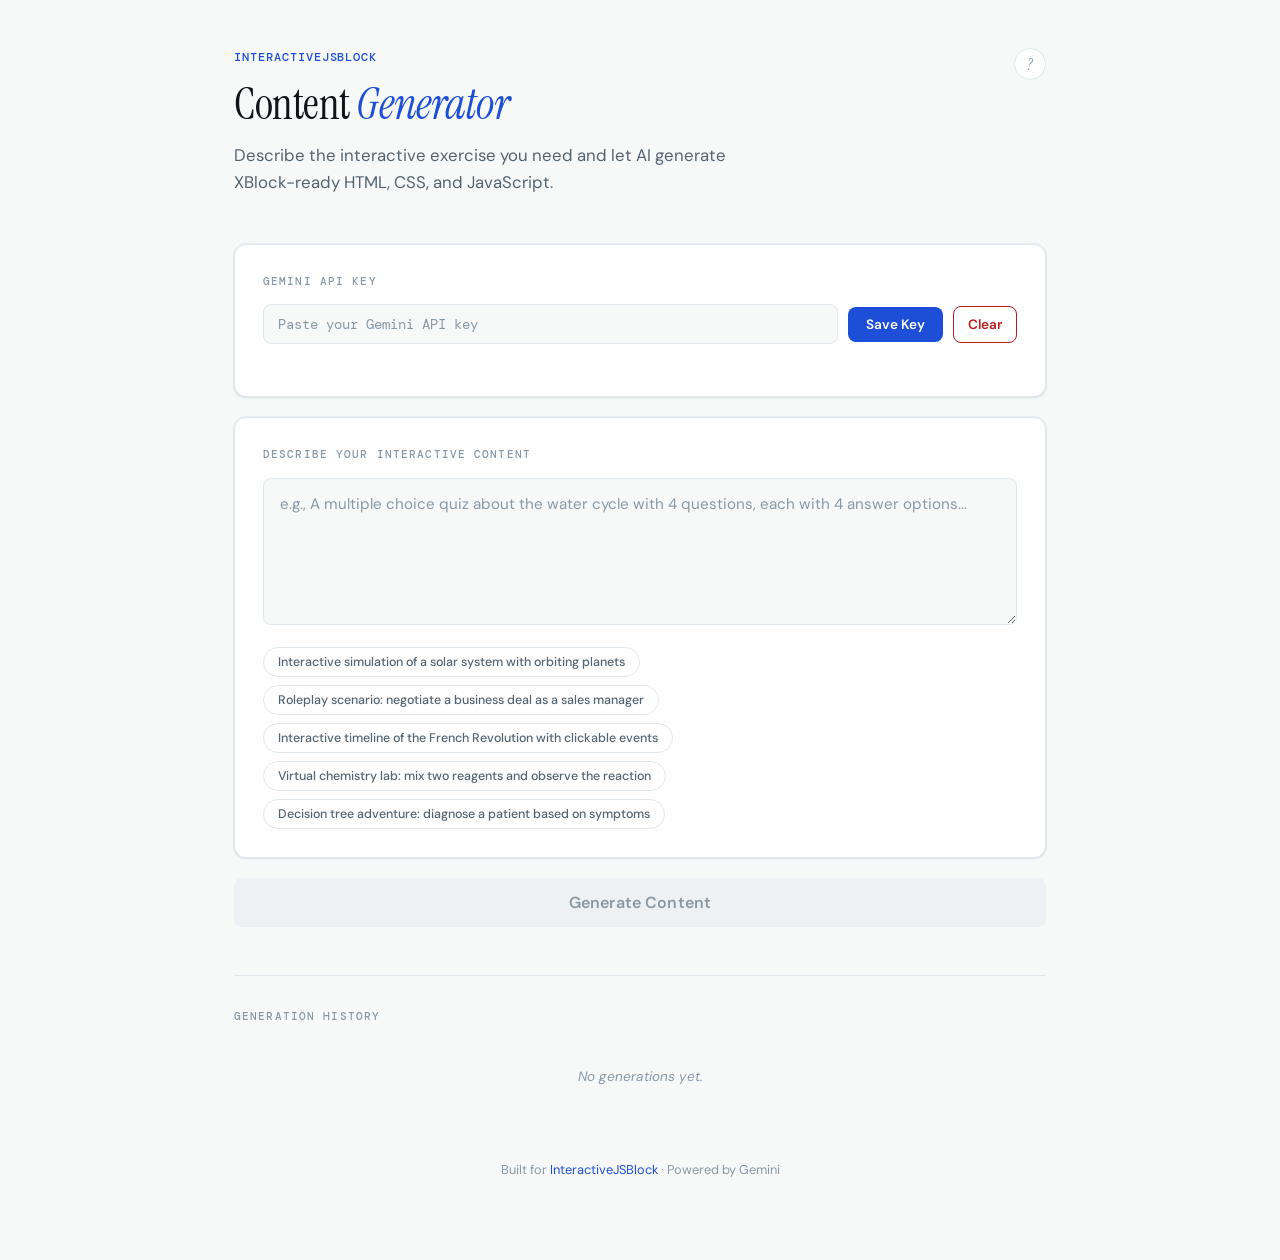
==== index.html @ fb19a0b0 "Rewrite content generator with canvas-style split-pane UI and grading config Add two-phase UI: compo" ====
<!DOCTYPE html>
<html lang="en">
<head>
<meta charset="UTF-8">
<meta name="viewport" content="width=device-width, initial-scale=1.0">
<title>InteractiveJSBlock Content Generator</title>
<style>
@import url('https://fonts.googleapis.com/css2?family=DM+Mono:wght@400;500&family=Instrument+Serif:ital@0;1&family=DM+Sans:ital,wght@0,400;0,500;0,600;1,400&display=swap');

*,*::before,*::after{box-sizing:border-box;margin:0;padding:0}

:root {
  --ink: #0f1419;
  --ink-secondary: #536471;
  --ink-tertiary: #8899a6;
  --surface: #ffffff;
  --ground: #f7f9f9;
  --ground-deep: #eef1f3;
  --accent: #1d4ed8;
  --accent-soft: #dbeafe;
  --accent-glow: rgba(29, 78, 216, 0.08);
  --danger: #b91c1c;
  --danger-soft: #fef2f2;
  --success: #15803d;
  --success-soft: #f0fdf4;
  --code-bg: #0f1419;
  --code-text: #e7e9ea;
  --code-accent: #7dd3fc;
  --border: #e1e8ed;
  --radius: 12px;
  --radius-sm: 8px;
  --shadow: 0 1px 3px rgba(15, 20, 25, 0.08), 0 0 0 1px rgba(15, 20, 25, 0.04);
  --shadow-lg: 0 4px 24px rgba(15, 20, 25, 0.12), 0 0 0 1px rgba(15, 20, 25, 0.04);
  --font-display: 'Instrument Serif', Georgia, serif;
  --font-body: 'DM Sans', -apple-system, sans-serif;
  --font-mono: 'DM Mono', 'SF Mono', monospace;
}

html { font-size: 16px; -webkit-font-smoothing: antialiased; }

body {
  font-family: var(--font-body);
  color: var(--ink);
  background: var(--ground);
  min-height: 100vh;
  line-height: 1.6;
}

/* ── Phase visibility ── */
.phase { display: none; }
.phase.active { display: block; }

/* ── Compose Phase (single column) ── */
.page {
  max-width: 860px;
  margin: 0 auto;
  padding: 48px 24px 80px;
}

/* ── Header ── */
.header {
  margin-bottom: 48px;
  position: relative;
}

.header-eyebrow {
  font-family: var(--font-mono);
  font-size: 0.75rem;
  letter-spacing: 0.08em;
  text-transform: uppercase;
  color: var(--accent);
  margin-bottom: 12px;
  font-weight: 500;
}

.header h1 {
  font-family: var(--font-display);
  font-size: clamp(2rem, 5vw, 2.75rem);
  font-weight: 400;
  line-height: 1.15;
  color: var(--ink);
  letter-spacing: -0.01em;
}

.header h1 em {
  font-style: italic;
  color: var(--accent);
}

.header-sub {
  margin-top: 12px;
  font-size: 1.05rem;
  color: var(--ink-secondary);
  max-width: 540px;
}

.info-trigger {
  position: absolute;
  top: 0;
  right: 0;
  width: 32px;
  height: 32px;
  border-radius: 50%;
  border: 1.5px solid var(--border);
  background: var(--surface);
  color: var(--ink-tertiary);
  font-family: var(--font-display);
  font-size: 1rem;
  font-style: italic;
  cursor: pointer;
  display: flex;
  align-items: center;
  justify-content: center;
  transition: all 0.2s;
}
.info-trigger:hover {
  border-color: var(--accent);
  color: var(--accent);
  box-shadow: var(--shadow);
}

.info-tooltip {
  display: none;
  position: absolute;
  top: 44px;
  right: 0;
  width: 320px;
  background: var(--surface);
  border: 1px solid var(--border);
  border-radius: var(--radius);
  padding: 16px 20px;
  font-size: 0.875rem;
  color: var(--ink-secondary);
  line-height: 1.55;
  box-shadow: var(--shadow-lg);
  z-index: 100;
}
.info-tooltip.visible { display: block; }

/* ── Cards ── */
.card {
  background: var(--surface);
  border: 1px solid var(--border);
  border-radius: var(--radius);
  padding: 28px;
  margin-bottom: 20px;
  box-shadow: var(--shadow);
}

.card-label {
  font-family: var(--font-mono);
  font-size: 0.7rem;
  letter-spacing: 0.1em;
  text-transform: uppercase;
  color: var(--ink-tertiary);
  margin-bottom: 14px;
  font-weight: 500;
}

/* ── API Key ── */
.key-row {
  display: flex;
  gap: 10px;
  align-items: center;
}

.key-input {
  flex: 1;
  font-family: var(--font-mono);
  font-size: 0.875rem;
  padding: 10px 14px;
  border: 1.5px solid var(--border);
  border-radius: var(--radius-sm);
  background: var(--ground);
  color: var(--ink);
  outline: none;
  transition: border-color 0.2s;
}
.key-input:focus { border-color: var(--accent); }
.key-input::placeholder { color: var(--ink-tertiary); }

.key-status {
  font-size: 0.8rem;
  margin-top: 8px;
  min-height: 1.2em;
  font-weight: 500;
}
.key-status.saved { color: var(--success); }
.key-status.cleared { color: var(--ink-tertiary); }

/* ── Buttons ── */
.btn {
  font-family: var(--font-body);
  font-size: 0.85rem;
  font-weight: 600;
  padding: 9px 18px;
  border: none;
  border-radius: var(--radius-sm);
  cursor: pointer;
  transition: all 0.15s;
  white-space: nowrap;
}

.btn-primary {
  background: var(--accent);
  color: white;
}
.btn-primary:hover { background: #1e40af; }
.btn-primary:disabled {
  background: var(--ground-deep);
  color: var(--ink-tertiary);
  cursor: not-allowed;
}

.btn-secondary {
  background: var(--ground);
  color: var(--ink-secondary);
  border: 1.5px solid var(--border);
}
.btn-secondary:hover { background: var(--ground-deep); border-color: var(--ink-tertiary); }

.btn-danger {
  background: transparent;
  color: var(--danger);
  border: 1.5px solid var(--danger);
  padding: 9px 14px;
}
.btn-danger:hover { background: var(--danger-soft); }

/* ── Prompt Area ── */
.prompt-textarea {
  width: 100%;
  font-family: var(--font-body);
  font-size: 0.95rem;
  padding: 14px 16px;
  border: 1.5px solid var(--border);
  border-radius: var(--radius-sm);
  background: var(--ground);
  color: var(--ink);
  resize: vertical;
  outline: none;
  line-height: 1.55;
  transition: border-color 0.2s;
}
.prompt-textarea:focus { border-color: var(--accent); }
.prompt-textarea::placeholder { color: var(--ink-tertiary); }

.chips {
  display: flex;
  flex-wrap: wrap;
  gap: 8px;
  margin-top: 14px;
}

.chip {
  font-family: var(--font-body);
  font-size: 0.78rem;
  padding: 6px 14px;
  border-radius: 100px;
  border: 1.5px solid var(--border);
  background: var(--surface);
  color: var(--ink-secondary);
  cursor: pointer;
  transition: all 0.15s;
  font-weight: 500;
}
.chip:hover {
  border-color: var(--accent);
  color: var(--accent);
  background: var(--accent-glow);
}

/* ── Generate Button ── */
.generate-wrap { margin-bottom: 20px; }

.btn-generate {
  width: 100%;
  font-family: var(--font-body);
  font-size: 1rem;
  font-weight: 600;
  padding: 14px 24px;
  border: none;
  border-radius: var(--radius-sm);
  background: var(--ink);
  color: white;
  cursor: pointer;
  transition: all 0.2s;
  display: flex;
  align-items: center;
  justify-content: center;
  gap: 10px;
  letter-spacing: 0.01em;
}
.btn-generate:hover { background: #1a2633; }
.btn-generate:disabled {
  background: var(--ground-deep);
  color: var(--ink-tertiary);
  cursor: not-allowed;
}

.spinner {
  display: inline-block;
  width: 16px;
  height: 16px;
  border: 2px solid rgba(255,255,255,0.25);
  border-top-color: #fff;
  border-radius: 50%;
  animation: spin 0.55s linear infinite;
}
@keyframes spin { to { transform: rotate(360deg); } }

/* ── Error Alert ── */
.error-alert {
  display: none;
  background: var(--danger-soft);
  border: 1px solid #fecaca;
  border-radius: var(--radius-sm);
  padding: 14px 18px;
  margin-bottom: 20px;
  color: var(--danger);
  font-size: 0.9rem;
  line-height: 1.5;
  position: relative;
}
.error-alert.visible { display: block; animation: slideIn 0.25s ease-out; }

.error-dismiss {
  position: absolute;
  top: 10px;
  right: 12px;
  background: none;
  border: none;
  color: var(--danger);
  font-size: 1.1rem;
  cursor: pointer;
  padding: 4px;
  line-height: 1;
  opacity: 0.6;
}
.error-dismiss:hover { opacity: 1; }

@keyframes slideIn { from { opacity: 0; transform: translateY(8px); } to { opacity: 1; transform: translateY(0); } }

/* ── Divider ── */
.divider {
  height: 1px;
  background: var(--border);
  margin: 32px 0;
}

/* ── History ── */
.history-section {
  margin-top: 48px;
}

.history-header {
  display: flex;
  align-items: center;
  justify-content: space-between;
  margin-bottom: 16px;
}

.history-list {
  display: flex;
  flex-direction: column;
  gap: 10px;
}

.history-item {
  background: var(--surface);
  border: 1px solid var(--border);
  border-radius: var(--radius-sm);
  padding: 14px 18px;
  display: flex;
  align-items: center;
  justify-content: space-between;
  gap: 12px;
  box-shadow: var(--shadow);
  cursor: pointer;
  transition: all 0.15s;
}
.history-item:hover { border-color: var(--accent); background: var(--accent-glow); }

.history-item-info { flex: 1; min-width: 0; }

.history-item-prompt {
  font-size: 0.9rem;
  color: var(--ink);
  font-weight: 500;
  white-space: nowrap;
  overflow: hidden;
  text-overflow: ellipsis;
}

.history-item-time {
  font-family: var(--font-mono);
  font-size: 0.72rem;
  color: var(--ink-tertiary);
  margin-top: 3px;
}

.history-item-actions {
  display: flex;
  gap: 6px;
  flex-shrink: 0;
}

.btn-hist {
  font-family: var(--font-mono);
  font-size: 0.68rem;
  padding: 4px 10px;
  border-radius: 4px;
  border: 1px solid var(--border);
  background: var(--surface);
  color: var(--ink-secondary);
  cursor: pointer;
  transition: all 0.15s;
  letter-spacing: 0.03em;
}
.btn-hist:hover { border-color: var(--ink-tertiary); background: var(--ground); }
.btn-hist.delete { color: var(--danger); border-color: transparent; }
.btn-hist.delete:hover { background: var(--danger-soft); border-color: #fecaca; }

.history-empty {
  text-align: center;
  color: var(--ink-tertiary);
  font-size: 0.85rem;
  padding: 24px;
  font-style: italic;
}

/* ── Footer ── */
.footer {
  text-align: center;
  margin-top: 48px;
  font-size: 0.8rem;
  color: var(--ink-tertiary);
}
.footer a {
  color: var(--accent);
  text-decoration: none;
}
.footer a:hover { text-decoration: underline; }

/* ══════════════════════════════════════ */
/* ── REVIEW PHASE: Canvas Split Pane ── */
/* ══════════════════════════════════════ */

.review-layout {
  display: flex;
  height: 100vh;
  overflow: hidden;
}

/* ── Left: Chat Panel ── */
.chat-panel {
  width: 40%;
  min-width: 320px;
  display: flex;
  flex-direction: column;
  border-right: 1px solid var(--border);
  background: var(--surface);
}

.chat-top-bar {
  padding: 16px 20px;
  border-bottom: 1px solid var(--border);
  display: flex;
  align-items: center;
  gap: 12px;
  flex-shrink: 0;
}

.btn-back {
  font-family: var(--font-body);
  font-size: 0.82rem;
  font-weight: 600;
  padding: 7px 14px;
  border: 1.5px solid var(--border);
  border-radius: var(--radius-sm);
  background: var(--surface);
  color: var(--ink-secondary);
  cursor: pointer;
  transition: all 0.15s;
  display: flex;
  align-items: center;
  gap: 6px;
}
.btn-back:hover { background: var(--ground); border-color: var(--ink-tertiary); }
.btn-back svg { width: 14px; height: 14px; }

.chat-top-title {
  font-family: var(--font-mono);
  font-size: 0.7rem;
  letter-spacing: 0.08em;
  text-transform: uppercase;
  color: var(--ink-tertiary);
  font-weight: 500;
}

.chat-messages {
  flex: 1;
  overflow-y: auto;
  padding: 20px;
  display: flex;
  flex-direction: column;
  gap: 12px;
}

.chat-messages::-webkit-scrollbar { width: 5px; }
.chat-messages::-webkit-scrollbar-track { background: transparent; }
.chat-messages::-webkit-scrollbar-thumb { background: var(--border); border-radius: 3px; }

/* ── Chat Bubbles ── */
.chat-msg {
  max-width: 88%;
  padding: 10px 14px;
  border-radius: 14px;
  font-size: 0.88rem;
  line-height: 1.5;
  word-break: break-word;
  animation: slideIn 0.2s ease-out;
}

.chat-msg.user {
  align-self: flex-end;
  background: var(--accent);
  color: white;
  border-bottom-right-radius: 4px;
}

.chat-msg.ai {
  align-self: flex-start;
  background: var(--ground);
  color: var(--ink);
  border-bottom-left-radius: 4px;
}

.chat-msg.ai.success {
  background: var(--success-soft);
  color: var(--success);
  border: 1px solid #bbf7d0;
}

.chat-msg.ai.error {
  background: var(--danger-soft);
  color: var(--danger);
  border: 1px solid #fecaca;
}

.chat-msg.ai.loading {
  background: var(--ground);
  color: var(--ink-tertiary);
}

.chat-msg-time {
  font-family: var(--font-mono);
  font-size: 0.62rem;
  color: var(--ink-tertiary);
  margin-top: 4px;
  opacity: 0.7;
}
.chat-msg.user .chat-msg-time { color: rgba(255,255,255,0.6); text-align: right; }

/* ── Chat Input ── */
.chat-input-area {
  padding: 16px 20px;
  border-top: 1px solid var(--border);
  background: var(--surface);
  flex-shrink: 0;
}

.chat-input-row {
  display: flex;
  gap: 8px;
  align-items: flex-end;
}

.chat-textarea {
  flex: 1;
  font-family: var(--font-body);
  font-size: 0.9rem;
  padding: 10px 14px;
  border: 1.5px solid var(--border);
  border-radius: var(--radius-sm);
  background: var(--ground);
  color: var(--ink);
  resize: none;
  outline: none;
  line-height: 1.5;
  min-height: 42px;
  max-height: 120px;
  transition: border-color 0.2s;
}
.chat-textarea:focus { border-color: var(--accent); }
.chat-textarea::placeholder { color: var(--ink-tertiary); }

.btn-send {
  font-family: var(--font-body);
  font-size: 0.85rem;
  font-weight: 600;
  padding: 10px 18px;
  border: none;
  border-radius: var(--radius-sm);
  background: var(--ink);
  color: white;
  cursor: pointer;
  transition: all 0.15s;
  white-space: nowrap;
  flex-shrink: 0;
}
.btn-send:hover { background: #1a2633; }
.btn-send:disabled { background: var(--ground-deep); color: var(--ink-tertiary); cursor: not-allowed; }

/* ── Right: Canvas Panel ── */
.canvas-panel {
  flex: 1;
  display: flex;
  flex-direction: column;
  overflow: hidden;
  background: var(--ground);
}

/* ── Preview Area ── */
.canvas-preview {
  flex: 1;
  min-height: 0;
  display: flex;
  flex-direction: column;
}

.canvas-preview-header {
  display: flex;
  align-items: center;
  justify-content: space-between;
  padding: 12px 20px;
  border-bottom: 1px solid var(--border);
  background: var(--surface);
  flex-shrink: 0;
}

.canvas-preview-label {
  font-family: var(--font-mono);
  font-size: 0.7rem;
  letter-spacing: 0.1em;
  text-transform: uppercase;
  color: var(--ink-tertiary);
  font-weight: 500;
}

.canvas-preview-badge {
  font-family: var(--font-mono);
  font-size: 0.62rem;
  padding: 3px 10px;
  border-radius: 100px;
  background: var(--accent-soft);
  color: var(--accent);
  font-weight: 500;
  letter-spacing: 0.04em;
}

.canvas-iframe-wrap {
  flex: 1;
  min-height: 0;
  background: var(--surface);
}

.canvas-iframe {
  width: 100%;
  height: 100%;
  border: none;
  display: block;
}

/* ── Tab Bar ── */
.canvas-tabs {
  display: flex;
  border-top: 1px solid var(--border);
  background: var(--surface);
  flex-shrink: 0;
  overflow-x: auto;
}

.canvas-tab {
  font-family: var(--font-mono);
  font-size: 0.72rem;
  letter-spacing: 0.06em;
  text-transform: uppercase;
  font-weight: 500;
  padding: 10px 18px;
  border: none;
  background: transparent;
  color: var(--ink-tertiary);
  cursor: pointer;
  transition: all 0.15s;
  border-top: 2px solid transparent;
  white-space: nowrap;
}
.canvas-tab:hover { color: var(--ink-secondary); background: var(--ground); }
.canvas-tab.active { color: var(--accent); border-top-color: var(--accent); background: var(--accent-glow); }

/* ── Tab Content ── */
.canvas-tab-content {
  display: none;
  overflow-y: auto;
  background: var(--ground);
}
.canvas-tab-content.active {
  display: block;
}

/* Tab content when preview is active (tabs below preview) */
.canvas-tab-content.tab-panel {
  max-height: 45vh;
  border-top: 1px solid var(--border);
}

/* ── Code panels inside tabs ── */
.tab-code-panel {
  background: var(--code-bg);
  border-radius: 0;
  overflow: hidden;
}

.tab-code-header {
  display: flex;
  align-items: center;
  justify-content: space-between;
  padding: 10px 16px;
  background: rgba(255,255,255,0.04);
  border-bottom: 1px solid rgba(255,255,255,0.06);
}

.tab-code-lang {
  font-family: var(--font-mono);
  font-size: 0.7rem;
  letter-spacing: 0.1em;
  text-transform: uppercase;
  font-weight: 500;
}
.tab-code-lang.html { color: #f97316; }
.tab-code-lang.css { color: #a78bfa; }
.tab-code-lang.js { color: #fbbf24; }

.btn-copy {
  font-family: var(--font-mono);
  font-size: 0.7rem;
  padding: 4px 12px;
  border-radius: 4px;
  border: 1px solid rgba(255,255,255,0.12);
  background: transparent;
  color: var(--code-text);
  cursor: pointer;
  transition: all 0.15s;
  letter-spacing: 0.04em;
}
.btn-copy:hover { background: rgba(255,255,255,0.08); border-color: rgba(255,255,255,0.25); }
.btn-copy.copied { color: #4ade80; border-color: #4ade80; }

.tab-code-body {
  padding: 18px 20px;
  overflow-x: auto;
  max-height: 400px;
  overflow-y: auto;
}

.tab-code-body pre {
  margin: 0;
  font-family: var(--font-mono);
  font-size: 0.82rem;
  line-height: 1.65;
  color: var(--code-text);
  white-space: pre-wrap;
  word-break: break-word;
}

.tab-code-body::-webkit-scrollbar { width: 6px; height: 6px; }
.tab-code-body::-webkit-scrollbar-track { background: transparent; }
.tab-code-body::-webkit-scrollbar-thumb { background: rgba(255,255,255,0.12); border-radius: 3px; }

/* ── Grading Tab ── */
.grading-form {
  padding: 24px;
}

.grading-section {
  margin-bottom: 20px;
}

.grading-section-label {
  font-family: var(--font-mono);
  font-size: 0.68rem;
  letter-spacing: 0.1em;
  text-transform: uppercase;
  color: var(--ink-tertiary);
  font-weight: 500;
  margin-bottom: 10px;
}

.grading-row {
  display: flex;
  align-items: center;
  gap: 12px;
  margin-bottom: 10px;
}

.grading-label {
  font-size: 0.88rem;
  color: var(--ink);
  font-weight: 500;
  min-width: 160px;
}

.grading-select, .grading-input {
  font-family: var(--font-body);
  font-size: 0.88rem;
  padding: 8px 12px;
  border: 1.5px solid var(--border);
  border-radius: var(--radius-sm);
  background: var(--surface);
  color: var(--ink);
  outline: none;
  transition: border-color 0.2s;
}
.grading-select:focus, .grading-input:focus { border-color: var(--accent); }
.grading-select { cursor: pointer; }
.grading-input { flex: 1; }
.grading-input::placeholder { color: var(--ink-tertiary); }

.grading-hidden { display: none; }

/* Multi-field rows */
.grading-field-row {
  display: flex;
  gap: 8px;
  margin-bottom: 8px;
  align-items: center;
}

.grading-field-input {
  font-family: var(--font-body);
  font-size: 0.85rem;
  padding: 7px 10px;
  border: 1.5px solid var(--border);
  border-radius: var(--radius-sm);
  background: var(--surface);
  color: var(--ink);
  outline: none;
  flex: 1;
  transition: border-color 0.2s;
}
.grading-field-input:focus { border-color: var(--accent); }
.grading-field-input::placeholder { color: var(--ink-tertiary); }

.grading-remove-btn {
  background: none;
  border: none;
  color: var(--danger);
  font-size: 1.2rem;
  cursor: pointer;
  padding: 0 6px;
  line-height: 1;
  opacity: 0.6;
  transition: opacity 0.15s;
}
.grading-remove-btn:hover { opacity: 1; }

.grading-add-btn {
  font-family: var(--font-mono);
  font-size: 0.72rem;
  padding: 5px 12px;
  border: 1.5px dashed var(--border);
  border-radius: var(--radius-sm);
  background: transparent;
  color: var(--ink-tertiary);
  cursor: pointer;
  transition: all 0.15s;
}
.grading-add-btn:hover { border-color: var(--accent); color: var(--accent); }

/* Test grading */
.test-grading-section {
  margin-top: 24px;
  padding-top: 20px;
  border-top: 1px solid var(--border);
}

.test-input-area {
  margin-bottom: 12px;
}

.test-input-label {
  font-size: 0.82rem;
  color: var(--ink-secondary);
  margin-bottom: 6px;
}

.test-json-textarea {
  width: 100%;
  font-family: var(--font-mono);
  font-size: 0.82rem;
  padding: 10px 12px;
  border: 1.5px solid var(--border);
  border-radius: var(--radius-sm);
  background: var(--ground);
  color: var(--ink);
  resize: vertical;
  outline: none;
  line-height: 1.5;
}
.test-json-textarea:focus { border-color: var(--accent); }

.test-single-input, .test-multi-input {
  font-family: var(--font-body);
  font-size: 0.85rem;
  padding: 7px 10px;
  border: 1.5px solid var(--border);
  border-radius: var(--radius-sm);
  background: var(--surface);
  color: var(--ink);
  outline: none;
  transition: border-color 0.2s;
}
.test-single-input:focus, .test-multi-input:focus { border-color: var(--accent); }
.test-single-input { width: 100%; }
.test-multi-input { flex: 1; }
.test-single-input::placeholder, .test-multi-input::placeholder { color: var(--ink-tertiary); }

.btn-test {
  font-family: var(--font-body);
  font-size: 0.82rem;
  font-weight: 600;
  padding: 8px 16px;
  border: 1.5px solid var(--accent);
  border-radius: var(--radius-sm);
  background: var(--accent-glow);
  color: var(--accent);
  cursor: pointer;
  transition: all 0.15s;
}
.btn-test:hover { background: var(--accent-soft); }

.test-result {
  display: none;
  margin-top: 12px;
  padding: 12px 16px;
  border-radius: var(--radius-sm);
  font-size: 0.85rem;
  line-height: 1.5;
}
.test-result.visible { display: block; animation: slideIn 0.2s ease-out; }
.test-result.correct { background: var(--success-soft); color: var(--success); border: 1px solid #bbf7d0; }
.test-result.incorrect { background: var(--danger-soft); color: var(--danger); border: 1px solid #fecaca; }
.test-result.warn { background: #fff3cd; color: #856404; border: 1px solid #ffc107; }

/* ── Export Tab ── */
.export-section {
  padding: 24px;
}

.export-panel {
  background: var(--code-bg);
  border-radius: var(--radius);
  overflow: hidden;
  box-shadow: var(--shadow);
}

.export-header {
  display: flex;
  align-items: center;
  justify-content: space-between;
  padding: 10px 16px;
  background: rgba(255,255,255,0.04);
  border-bottom: 1px solid rgba(255,255,255,0.06);
}

.export-label {
  font-family: var(--font-mono);
  font-size: 0.7rem;
  letter-spacing: 0.1em;
  text-transform: uppercase;
  font-weight: 500;
  color: var(--code-accent);
}

.export-body {
  padding: 18px 20px;
  overflow-x: auto;
  max-height: 500px;
  overflow-y: auto;
}

.export-body pre {
  margin: 0;
  font-family: var(--font-mono);
  font-size: 0.8rem;
  line-height: 1.65;
  color: var(--code-text);
  white-space: pre-wrap;
  word-break: break-word;
}

.export-body::-webkit-scrollbar { width: 6px; }
.export-body::-webkit-scrollbar-track { background: transparent; }
.export-body::-webkit-scrollbar-thumb { background: rgba(255,255,255,0.12); border-radius: 3px; }

.export-hint {
  margin-top: 12px;
  font-size: 0.8rem;
  color: var(--ink-tertiary);
  line-height: 1.5;
}

/* ── Responsive ── */
@media (max-width: 900px) {
  .review-layout {
    flex-direction: column;
    height: auto;
    min-height: 100vh;
  }
  .chat-panel {
    width: 100%;
    min-width: 0;
    border-right: none;
    border-bottom: 1px solid var(--border);
    max-height: 45vh;
  }
  .canvas-panel {
    min-height: 55vh;
  }
}

@media (max-width: 640px) {
  .page { padding: 32px 16px 60px; }
  .header { margin-bottom: 32px; }
  .card { padding: 20px; }
  .key-row { flex-direction: column; align-items: stretch; }
  .key-row .btn { text-align: center; }
  .chips { gap: 6px; }
  .chip { font-size: 0.72rem; padding: 5px 11px; }
  .grading-row { flex-direction: column; align-items: stretch; gap: 6px; }
  .grading-label { min-width: auto; }
}
</style>
</head>
<body>

<!-- ══════════════════════════════════ -->
<!-- ── PHASE 1: COMPOSE             ── -->
<!-- ══════════════════════════════════ -->
<div id="composePhase" class="phase active">
<div class="page">

  <!-- Header -->
  <header class="header">
    <div class="header-eyebrow">InteractiveJSBlock</div>
    <h1>Content <em>Generator</em></h1>
    <p class="header-sub">Describe the interactive exercise you need and let AI generate XBlock-ready HTML, CSS, and JavaScript.</p>
    <button class="info-trigger" onclick="toggleInfo()" aria-label="Info">?</button>
    <div class="info-tooltip" id="infoTooltip">
      This tool uses the Gemini API to generate content compatible with the InteractiveJSBlock XBlock for Open edX. Your API key is stored only in your browser's localStorage and is sent directly to Google's API &mdash; never to any other server.
    </div>
  </header>

  <!-- API Key -->
  <div class="card">
    <div class="card-label">Gemini API Key</div>
    <div class="key-row">
      <input type="password" class="key-input" id="apiKeyInput" placeholder="Paste your Gemini API key" autocomplete="off" />
      <button class="btn btn-primary" onclick="saveApiKey()">Save Key</button>
      <button class="btn btn-danger" onclick="clearApiKey()">Clear</button>
    </div>
    <div class="key-status" id="keyStatus"></div>
  </div>

  <!-- Prompt -->
  <div class="card">
    <div class="card-label">Describe your interactive content</div>
    <textarea class="prompt-textarea" id="promptInput" rows="5" placeholder="e.g., A multiple choice quiz about the water cycle with 4 questions, each with 4 answer options..."></textarea>
    <div class="chips">
      <button class="chip" onclick="setPrompt(this)">Interactive simulation of a solar system with orbiting planets</button>
      <button class="chip" onclick="setPrompt(this)">Roleplay scenario: negotiate a business deal as a sales manager</button>
      <button class="chip" onclick="setPrompt(this)">Interactive timeline of the French Revolution with clickable events</button>
      <button class="chip" onclick="setPrompt(this)">Virtual chemistry lab: mix two reagents and observe the reaction</button>
      <button class="chip" onclick="setPrompt(this)">Decision tree adventure: diagnose a patient based on symptoms</button>
    </div>
  </div>

  <!-- Generate -->
  <div class="generate-wrap">
    <button class="btn-generate" id="generateBtn" onclick="generateContent()" disabled>
      <span id="generateText">Generate Content</span>
    </button>
  </div>

  <!-- Error -->
  <div class="error-alert" id="errorAlert">
    <button class="error-dismiss" onclick="hideError()">&times;</button>
    <span id="errorMessage"></span>
  </div>

  <!-- History -->
  <div class="history-section" id="historySection">
    <div class="divider"></div>
    <div class="history-header">
      <span class="card-label" style="margin-bottom:0;">Generation History</span>
      <button class="btn btn-secondary" onclick="clearHistory()" id="clearHistoryBtn" style="font-size:0.75rem;padding:5px 12px;">Clear All</button>
    </div>
    <div class="history-list" id="historyList"></div>
  </div>

  <div class="footer">
    Built for <a href="https://github.com/blend-ed/interactive-html-xblock" target="_blank">InteractiveJSBlock</a> &middot; Powered by Gemini
  </div>

</div>
</div>

<!-- ══════════════════════════════════ -->
<!-- ── PHASE 2: REVIEW (Canvas)     ── -->
<!-- ══════════════════════════════════ -->
<div id="reviewPhase" class="phase">
<div class="review-layout">

  <!-- Left: Chat Panel -->
  <div class="chat-panel">
    <div class="chat-top-bar">
      <button class="btn-back" onclick="backToCompose()">
        <svg viewBox="0 0 24 24" fill="none" stroke="currentColor" stroke-width="2" stroke-linecap="round" stroke-linejoin="round"><path d="M19 12H5"/><path d="M12 19l-7-7 7-7"/></svg>
        New
      </button>
      <span class="chat-top-title">Refinement Chat</span>
    </div>
    <div class="chat-messages" id="chatMessages"></div>
    <div class="chat-input-area">
      <div class="chat-input-row">
        <textarea class="chat-textarea" id="refineInput" rows="2" placeholder="Describe changes to refine the content..." onkeydown="handleRefineKey(event)"></textarea>
        <button class="btn-send" id="refineBtn" onclick="refineContent()">Send</button>
      </div>
    </div>
  </div>

  <!-- Right: Canvas Panel -->
  <div class="canvas-panel">
    <!-- Preview -->
    <div class="canvas-preview" id="canvasPreviewWrap">
      <div class="canvas-preview-header">
        <span class="canvas-preview-label">Live Preview</span>
        <span class="canvas-preview-badge">submitInteraction() mocked</span>
      </div>
      <div class="canvas-iframe-wrap">
        <iframe id="canvasPreviewFrame" class="canvas-iframe" sandbox="allow-scripts"></iframe>
      </div>
    </div>

    <!-- Tab Bar -->
    <div class="canvas-tabs" id="canvasTabs">
      <button class="canvas-tab active" data-tab="preview" onclick="switchTab('preview')">Preview</button>
      <button class="canvas-tab" data-tab="html" onclick="switchTab('html')">HTML</button>
      <button class="canvas-tab" data-tab="css" onclick="switchTab('css')">CSS</button>
      <button class="canvas-tab" data-tab="js" onclick="switchTab('js')">JS</button>
      <button class="canvas-tab" data-tab="grading" onclick="switchTab('grading')">Grading</button>
      <button class="canvas-tab" data-tab="export" onclick="switchTab('export')">Export</button>
    </div>

    <!-- Tab: HTML -->
    <div class="canvas-tab-content tab-panel" id="tabHtml">
      <div class="tab-code-panel">
        <div class="tab-code-header">
          <span class="tab-code-lang html">HTML</span>
          <button class="btn-copy" onclick="copyCode('codeHtml', this)">Copy</button>
        </div>
        <div class="tab-code-body"><pre id="codeHtml"></pre></div>
      </div>
    </div>

    <!-- Tab: CSS -->
    <div class="canvas-tab-content tab-panel" id="tabCss">
      <div class="tab-code-panel">
        <div class="tab-code-header">
          <span class="tab-code-lang css">CSS</span>
          <button class="btn-copy" onclick="copyCode('codeCss', this)">Copy</button>
        </div>
        <div class="tab-code-body"><pre id="codeCss"></pre></div>
      </div>
    </div>

    <!-- Tab: JS -->
    <div class="canvas-tab-content tab-panel" id="tabJs">
      <div class="tab-code-panel">
        <div class="tab-code-header">
          <span class="tab-code-lang js">JavaScript</span>
          <button class="btn-copy" onclick="copyCode('codeJs', this)">Copy</button>
        </div>
        <div class="tab-code-body"><pre id="codeJs"></pre></div>
      </div>
    </div>

    <!-- Tab: Grading -->
    <div class="canvas-tab-content tab-panel" id="tabGrading">
      <div class="grading-form">
        <div class="grading-section">
          <div class="grading-section-label">Assessment Settings</div>

          <div class="grading-row">
            <span class="grading-label">Auto-grading</span>
            <select class="grading-select" id="gcAutoGrade" onchange="updateGradingUI()">
              <option value="0">Disabled</option>
              <option value="1">Enabled</option>
            </select>
          </div>

          <div class="grading-row">
            <span class="grading-label">Weight (points)</span>
            <input class="grading-input" id="gcWeight" type="number" min="0" value="1" style="max-width:100px;" onchange="updateStudioExport()" />
          </div>

          <div class="grading-row" id="gcModeRow" style="display:none;">
            <span class="grading-label">Grading mode</span>
            <select class="grading-select" id="gcMode" onchange="updateGradingUI()">
              <option value="none">None (JS controls grading)</option>
              <option value="single">Single answer</option>
              <option value="multi">Multiple fields</option>
            </select>
          </div>
        </div>

        <!-- Single answer panel -->
        <div class="grading-section grading-hidden" id="gcSinglePanel">
          <div class="grading-section-label">Correct Answer</div>
          <div class="grading-row">
            <span class="grading-label">Expected answer</span>
            <input class="grading-input" id="gcSingleAnswer" type="text" placeholder="e.g., Paris" oninput="updateStudioExport()" />
          </div>
        </div>

        <!-- Multi-field panel -->
        <div class="grading-section grading-hidden" id="gcMultiPanel">
          <div class="grading-section-label">Answer Fields</div>
          <div id="gcFieldsList"></div>
          <button class="grading-add-btn" onclick="addGradingField('', '')">+ Add Field</button>
        </div>

        <!-- Feedback -->
        <div class="grading-section">
          <div class="grading-section-label">Feedback Messages</div>
          <div class="grading-row">
            <span class="grading-label">Correct feedback</span>
            <input class="grading-input" id="gcCorrectFeedback" type="text" placeholder="e.g., Well done!" oninput="updateStudioExport()" />
          </div>
          <div class="grading-row">
            <span class="grading-label">Incorrect feedback</span>
            <input class="grading-input" id="gcIncorrectFeedback" type="text" placeholder="e.g., Try again." oninput="updateStudioExport()" />
          </div>
        </div>

        <!-- Display options -->
        <div class="grading-section">
          <div class="grading-section-label">Display Options</div>
          <div class="grading-row">
            <span class="grading-label">Show feedback to learners</span>
            <select class="grading-select" id="gcShowFeedback" onchange="updateStudioExport()">
              <option value="1" selected>Yes</option>
              <option value="0">No</option>
            </select>
          </div>
          <div class="grading-row">
            <span class="grading-label">Show previous response</span>
            <select class="grading-select" id="gcShowPrevious" onchange="updateStudioExport()">
              <option value="1" selected>Yes</option>
              <option value="0">No</option>
            </select>
          </div>
        </div>

        <!-- Test Grading -->
        <div class="test-grading-section">
          <div class="grading-section-label">Test Grading</div>
          <div class="test-input-area" id="gcTestInputs"></div>
          <button class="btn-test" onclick="runGradingTest()">Run Test</button>
          <div class="test-result" id="gcTestResult"></div>
        </div>
      </div>
    </div>

    <!-- Tab: Export -->
    <div class="canvas-tab-content tab-panel" id="tabExport">
      <div class="export-section">
        <div class="export-panel">
          <div class="export-header">
            <span class="export-label">Studio Configuration JSON</span>
            <button class="btn-copy" onclick="copyCode('exportJson', this)">Copy</button>
          </div>
          <div class="export-body"><pre id="exportJson"></pre></div>
        </div>
        <p class="export-hint">Copy this JSON and paste the individual values into the XBlock Studio editor fields. The <code>correct_answers</code> object maps directly to the grading configuration.</p>
      </div>
    </div>

  </div><!-- /canvas-panel -->

</div><!-- /review-layout -->
</div><!-- /reviewPhase -->

<script>
var SYSTEM_PROMPT = [
  'You are an expert content developer for the Open edX InteractiveJSBlock XBlock. Generate interactive educational content as three separate code blocks: HTML, CSS, and JavaScript.',
  '',
  '## How the XBlock Works',
  'The XBlock renders author content inside an Open edX course:',
  '- HTML goes into a <div class="interactive-content"> container',
  '- CSS is injected via a <style> tag',
  '- JavaScript is executed via eval() in global scope',
  '',
  '## The submitInteraction API',
  'A global function submitInteraction(data) is available. It sends learner responses to the backend for grading and tracking.',
  '',
  'Key fields in the data object:',
  '- answer (string) \u2014 The learner\'s answer',
  '- correct (boolean) \u2014 Whether the answer is correct. true = full score, false = 0',
  '- feedback (string, optional) \u2014 Custom feedback message',
  '- timeSpent (number, optional) \u2014 Seconds spent, from a start timer',
  '',
  'Example:',
  'submitInteraction({',
  '    answer: "Paris",',
  '    correct: true,',
  '    timeSpent: 12',
  '});',
  '',
  '## RULES \u2014 You MUST follow these:',
  '1. NO ES6 modules \u2014 no import or export',
  '2. Use var for variables and function declarations (not let/const) for eval() compatibility',
  '3. All functions referenced in onclick/onchange HTML attributes must be top-level function declarations',
  '4. jQuery is available as $',
  '5. Always include var startTime = Date.now(); at the top and pass timeSpent in every submitInteraction call',
  '6. NO arrow functions in HTML attribute handlers',
  '7. NO external resources (images, scripts, stylesheets) \u2014 everything self-contained',
  '8. HTML should work inside a <div> \u2014 no <html>, <head>, or <body> tags',
  '9. Make the content visually appealing with good CSS styling',
  '10. Use unique class names prefixed with your component name to avoid CSS conflicts',
  '',
  '## Output Format',
  'Output EXACTLY three fenced code blocks in this order. No other text before, between, or after them:',
  '',
  '```html',
  '(HTML here)',
  '```',
  '',
  '```css',
  '(CSS here)',
  '```',
  '',
  '```js',
  '(JavaScript here)',
  '```',
  '',
  '## Reference Example',
  '',
  '```html',
  '<div class="quiz">',
  '  <h3>Sample Quiz</h3>',
  '  <p>What is the capital of France?</p>',
  '  <div class="options">',
  '    <button onclick="submitAnswer(\'Paris\')">Paris</button>',
  '    <button onclick="submitAnswer(\'London\')">London</button>',
  '    <button onclick="submitAnswer(\'Berlin\')">Berlin</button>',
  '  </div>',
  '</div>',
  '```',
  '',
  '```css',
  '.quiz { padding: 20px; border: 2px solid #007bff; border-radius: 8px; background: #f8f9fa; }',
  '.options { display: flex; gap: 10px; margin-top: 12px; }',
  '.options button { padding: 10px 20px; border: 1px solid #007bff; border-radius: 4px; background: white; cursor: pointer; }',
  '.options button:hover { background: #007bff; color: white; }',
  '```',
  '',
  '```js',
  'var startTime = Date.now();',
  'function submitAnswer(answer) {',
  '  submitInteraction({',
  '    answer: answer,',
  '    correct: answer === "Paris",',
  '    timeSpent: Math.round((Date.now() - startTime) / 1000)',
  '  });',
  '}',
  '```',
  '',
  'Now generate the interactive content the user describes below.'
].join('\n');

// ── State ──
var apiKey = '';
var appPhase = 'compose';
var currentContent = null;  // { prompt, html, css, js }
var chatMessages = [];
var activeTab = 'preview';
var isRefining = false;

// ── Init ──
function initApp() {
  apiKey = localStorage.getItem('gemini_api_key') || '';
  if (apiKey) {
    document.getElementById('apiKeyInput').value = apiKey;
    showKeyStatus('Key saved', 'saved');
  }
  updateGenerateBtn();
  document.getElementById('promptInput').addEventListener('input', updateGenerateBtn);
  renderHistory();
  updateGradingUI();
  updateTestInputs();
}

// ══════════════════════════════
// ── API Key Management      ──
// ══════════════════════════════

function saveApiKey() {
  var val = document.getElementById('apiKeyInput').value.trim();
  if (!val) return;
  apiKey = val;
  localStorage.setItem('gemini_api_key', val);
  showKeyStatus('Key saved', 'saved');
  updateGenerateBtn();
}

function clearApiKey() {
  apiKey = '';
  localStorage.removeItem('gemini_api_key');
  document.getElementById('apiKeyInput').value = '';
  showKeyStatus('Key cleared', 'cleared');
  updateGenerateBtn();
}

function showKeyStatus(text, cls) {
  var el = document.getElementById('keyStatus');
  el.textContent = text;
  el.className = 'key-status ' + cls;
}

// ══════════════════════════════
// ── Compose Phase            ──
// ══════════════════════════════

function setPrompt(chip) {
  document.getElementById('promptInput').value = chip.textContent;
  updateGenerateBtn();
}

function updateGenerateBtn() {
  var key = apiKey || localStorage.getItem('gemini_api_key') || '';
  var prompt = document.getElementById('promptInput').value.trim();
  document.getElementById('generateBtn').disabled = !key || !prompt;
}

function toggleInfo() {
  document.getElementById('infoTooltip').classList.toggle('visible');
}

function showError(msg) {
  document.getElementById('errorMessage').textContent = msg;
  document.getElementById('errorAlert').classList.add('visible');
}
function hideError() {
  document.getElementById('errorAlert').classList.remove('visible');
}

// ══════════════════════════════
// ── Phase Transitions        ──
// ══════════════════════════════

function setPhase(phase) {
  appPhase = phase;
  document.getElementById('composePhase').classList.toggle('active', phase === 'compose');
  document.getElementById('reviewPhase').classList.toggle('active', phase === 'review');
  if (phase === 'compose') {
    document.body.style.overflow = '';
  } else {
    document.body.style.overflow = 'hidden';
  }
}

function enterReviewPhase(prompt, html, css, js, fromHistory) {
  currentContent = { prompt: prompt, html: html, css: css, js: js };

  // Populate code panels
  document.getElementById('codeHtml').textContent = html;
  document.getElementById('codeCss').textContent = css;
  document.getElementById('codeJs').textContent = js;

  // Render preview
  renderCanvasPreview(html, css, js);

  // Reset chat
  if (!fromHistory) {
    chatMessages = [];
    addChatMessage('user', prompt);
    addChatMessage('ai', 'Content generated successfully.', 'success');
  }
  renderChatMessages();

  // Reset grading to defaults
  resetGradingConfig();

  // Update export
  updateStudioExport();

  // Switch to preview tab
  switchTab('preview');

  // Show review phase
  setPhase('review');
}

function backToCompose() {
  setPhase('compose');
  window.scrollTo(0, 0);
}

// ══════════════════════════════
// ── Generate Content         ──
// ══════════════════════════════

function generateContent() {
  var key = apiKey || localStorage.getItem('gemini_api_key') || '';
  var prompt = document.getElementById('promptInput').value.trim();
  if (!key || !prompt) return;

  hideError();
  setLoading(true);

  callGeminiAPI(key, SYSTEM_PROMPT + '\n\nUser request: ' + prompt, function(text) {
    var parsed = parseCodeBlocks(text);
    if (!parsed.html && !parsed.css && !parsed.js) {
      showError('The AI response did not contain the expected code blocks.');
      setLoading(false);
      return;
    }

    // Save to history
    if (prompt && (parsed.html || parsed.js)) {
      saveToHistory(prompt, parsed.html, parsed.css, parsed.js);
    }

    setLoading(false);
    enterReviewPhase(prompt, parsed.html, parsed.css, parsed.js, false);
  }, function(errMsg) {
    showError(errMsg);
    setLoading(false);
  });
}

function setLoading(on) {
  var btn = document.getElementById('generateBtn');
  var text = document.getElementById('generateText');
  if (on) {
    btn.disabled = true;
    text.innerHTML = '<span class="spinner"></span> Generating\u2026';
  } else {
    text.textContent = 'Generate Content';
    updateGenerateBtn();
  }
}

// ══════════════════════════════
// ── Gemini API               ──
// ══════════════════════════════

function callGeminiAPI(key, prompt, onSuccess, onError) {
  var url = 'https://generativelanguage.googleapis.com/v1/models/gemini-2.5-flash-lite:generateContent?key=' + encodeURIComponent(key);

  fetch(url, {
    method: 'POST',
    headers: { 'Content-Type': 'application/json' },
    body: JSON.stringify({
      contents: [{ parts: [{ text: prompt }] }],
      generationConfig: { temperature: 0.7, maxOutputTokens: 8192 }
    })
  })
  .then(function(res) {
    if (!res.ok) {
      return res.json().then(function(body) {
        var msg = 'API error (' + res.status + ')';
        if (res.status === 400) msg = 'Invalid request \u2014 check your API key.';
        else if (res.status === 403) msg = 'API key unauthorized.';
        else if (res.status === 429) msg = 'Rate limit exceeded \u2014 wait a moment.';
        else if (body && body.error && body.error.message) msg = body.error.message;
        throw new Error(msg);
      }).catch(function(e) {
        if (e.message) throw e;
        throw new Error('API error (' + res.status + ')');
      });
    }
    return res.json();
  })
  .then(function(data) {
    var text = '';
    try {
      text = data.candidates[0].content.parts[0].text;
    } catch (e) {
      throw new Error('Unexpected response format from Gemini.');
    }
    onSuccess(text);
  })
  .catch(function(err) {
    var msg = err.message || 'An unknown error occurred.';
    if (msg.indexOf('fetch') !== -1) msg = 'Network error \u2014 check your connection.';
    onError(msg);
  });
}

// ══════════════════════════════
// ── Parse Code Blocks        ──
// ══════════════════════════════

function parseCodeBlocks(text) {
  var htmlMatch = text.match(/```html\s*\n([\s\S]*?)```/);
  var cssMatch = text.match(/```css\s*\n([\s\S]*?)```/);
  var jsMatch = text.match(/```(?:js|javascript)\s*\n([\s\S]*?)```/);
  return {
    html: htmlMatch ? htmlMatch[1].trim() : '',
    css: cssMatch ? cssMatch[1].trim() : '',
    js: jsMatch ? jsMatch[1].trim() : ''
  };
}

// ══════════════════════════════
// ── Canvas Preview           ──
// ══════════════════════════════

function renderCanvasPreview(html, css, js) {
  var frame = document.getElementById('canvasPreviewFrame');

  if (!html && !js) return;

  var doc = [
    '<!DOCTYPE html>',
    '<html><head><meta charset="UTF-8">',
    '<style>',
    '  *, *::before, *::after { box-sizing: border-box; margin: 0; padding: 0; }',
    '  body { font-family: -apple-system, BlinkMacSystemFont, "Segoe UI", Roboto, sans-serif; padding: 24px; color: #1e293b; }',
    '  .xblock-toast {',
    '    position: fixed; bottom: 16px; right: 16px; max-width: 380px;',
    '    background: #0f1419; color: #e7e9ea; padding: 14px 18px;',
    '    border-radius: 10px; font-size: 13px; font-family: monospace;',
    '    box-shadow: 0 8px 32px rgba(0,0,0,0.25); z-index: 99999;',
    '    animation: toastIn 0.3s ease-out;',
    '    line-height: 1.5; word-break: break-word;',
    '  }',
    '  .xblock-toast-header {',
    '    font-weight: 600; margin-bottom: 6px; font-size: 11px;',
    '    text-transform: uppercase; letter-spacing: 0.08em;',
    '  }',
    '  .xblock-toast-correct { color: #4ade80; }',
    '  .xblock-toast-incorrect { color: #f87171; }',
    '  @keyframes toastIn { from { opacity:0; transform:translateY(12px); } to { opacity:1; transform:translateY(0); } }',
    css ? css : '',
    '</style></head><body>',
    '<div class="interactive-content">',
    html,
    '</div>',
    '<script>',
    '  function submitInteraction(data) {',
    '    var prev = document.querySelector(".xblock-toast");',
    '    if (prev) prev.remove();',
    '    var t = document.createElement("div");',
    '    t.className = "xblock-toast";',
    '    var correctClass = data.correct === true ? "xblock-toast-correct" : (data.correct === false ? "xblock-toast-incorrect" : "");',
    '    var correctLabel = data.correct === true ? "Correct" : (data.correct === false ? "Incorrect" : "Submitted");',
    '    t.innerHTML = \'<div class="xblock-toast-header"><span class="\' + correctClass + \'">\' + correctLabel + \'</span> &mdash; submitInteraction()</div>\' + \'<pre style="margin:0;white-space:pre-wrap;">\' + JSON.stringify(data, null, 2) + \'</pre>\';',
    '    document.body.appendChild(t);',
    '    setTimeout(function() { if (t.parentNode) t.remove(); }, 6000);',
    '  }',
    '  window.submitInteraction = submitInteraction;',
    js ? js : '',
    '<\/script>',
    '</body></html>'
  ].join('\n');

  frame.srcdoc = doc;
}

// ══════════════════════════════
// ── Tab Switching            ──
// ══════════════════════════════

function switchTab(tabName) {
  activeTab = tabName;

  // Update tab buttons
  var tabs = document.querySelectorAll('.canvas-tab');
  for (var i = 0; i < tabs.length; i++) {
    tabs[i].classList.toggle('active', tabs[i].getAttribute('data-tab') === tabName);
  }

  // Show/hide preview
  var previewWrap = document.getElementById('canvasPreviewWrap');
  previewWrap.style.display = (tabName === 'preview') ? 'flex' : 'none';

  // Show/hide tab content panels
  var tabIds = { html: 'tabHtml', css: 'tabCss', js: 'tabJs', grading: 'tabGrading', export: 'tabExport' };
  for (var key in tabIds) {
    var el = document.getElementById(tabIds[key]);
    el.classList.toggle('active', key === tabName);
  }

  // Update export when switching to export tab
  if (tabName === 'export') {
    updateStudioExport();
  }
  // Update test inputs when switching to grading tab
  if (tabName === 'grading') {
    updateTestInputs();
  }
}

// ══════════════════════════════
// ── Chat Messages            ──
// ══════════════════════════════

function addChatMessage(role, text, status) {
  chatMessages.push({
    role: role,
    text: text,
    status: status || '',
    time: new Date()
  });
}

function renderChatMessages() {
  var container = document.getElementById('chatMessages');
  container.innerHTML = '';
  for (var i = 0; i < chatMessages.length; i++) {
    var msg = chatMessages[i];
    var div = document.createElement('div');
    var cls = 'chat-msg ' + msg.role;
    if (msg.status) cls += ' ' + msg.status;
    div.className = cls;

    var timeStr = msg.time.toLocaleTimeString([], { hour: '2-digit', minute: '2-digit' });
    div.innerHTML = escapeHtml(msg.text) + '<div class="chat-msg-time">' + timeStr + '</div>';
    container.appendChild(div);
  }
  // Scroll to bottom
  container.scrollTop = container.scrollHeight;
}

// ══════════════════════════════
// ── Refine Content           ──
// ══════════════════════════════

function handleRefineKey(event) {
  if (event.key === 'Enter' && !event.shiftKey) {
    event.preventDefault();
    refineContent();
  }
}

function refineContent() {
  if (isRefining) return;
  var input = document.getElementById('refineInput');
  var text = input.value.trim();
  if (!text || !currentContent) return;

  var key = apiKey || localStorage.getItem('gemini_api_key') || '';
  if (!key) {
    addChatMessage('ai', 'API key not set. Go back and save your Gemini API key.', 'error');
    renderChatMessages();
    return;
  }

  // Add user message
  addChatMessage('user', text);
  input.value = '';

  // Add loading message
  addChatMessage('ai', 'Refining content\u2026', 'loading');
  renderChatMessages();

  isRefining = true;
  setRefineLoading(true);

  // Build context-aware prompt
  var refinePrompt = SYSTEM_PROMPT +
    '\n\nHere is the current content that needs to be refined:\n\n' +
    '```html\n' + currentContent.html + '\n```\n\n' +
    '```css\n' + currentContent.css + '\n```\n\n' +
    '```js\n' + currentContent.js + '\n```\n\n' +
    'User refinement request: ' + text;

  callGeminiAPI(key, refinePrompt, function(responseText) {
    var parsed = parseCodeBlocks(responseText);

    if (!parsed.html && !parsed.css && !parsed.js) {
      // Remove loading message, add error
      chatMessages.pop();
      addChatMessage('ai', 'Could not parse the refined code. The AI may not have returned code blocks.', 'error');
      renderChatMessages();
      isRefining = false;
      setRefineLoading(false);
      return;
    }

    // Update current content
    currentContent.html = parsed.html;
    currentContent.css = parsed.css;
    currentContent.js = parsed.js;

    // Update UI
    document.getElementById('codeHtml').textContent = parsed.html;
    document.getElementById('codeCss').textContent = parsed.css;
    document.getElementById('codeJs').textContent = parsed.js;
    renderCanvasPreview(parsed.html, parsed.css, parsed.js);
    updateStudioExport();

    // Update history
    saveToHistory(currentContent.prompt + ' [refined]', parsed.html, parsed.css, parsed.js);

    // Remove loading message, add success
    chatMessages.pop();
    addChatMessage('ai', 'Content refined successfully.', 'success');
    renderChatMessages();

    isRefining = false;
    setRefineLoading(false);
  }, function(errMsg) {
    // Remove loading message, add error
    chatMessages.pop();
    addChatMessage('ai', 'Error: ' + errMsg, 'error');
    renderChatMessages();
    isRefining = false;
    setRefineLoading(false);
  });
}

function setRefineLoading(on) {
  var btn = document.getElementById('refineBtn');
  btn.disabled = on;
  btn.textContent = on ? 'Sending\u2026' : 'Send';
}

// ══════════════════════════════
// ── Copy Code                ──
// ══════════════════════════════

function copyCode(id, btn) {
  var text = document.getElementById(id).textContent;
  if (!text) return;

  var done = function() {
    btn.textContent = 'Copied!';
    btn.classList.add('copied');
    setTimeout(function() {
      btn.textContent = 'Copy';
      btn.classList.remove('copied');
    }, 2000);
  };

  if (navigator.clipboard && navigator.clipboard.writeText) {
    navigator.clipboard.writeText(text).then(done).catch(function() {
      fallbackCopy(text, done);
    });
  } else {
    fallbackCopy(text, done);
  }
}

function fallbackCopy(text, cb) {
  var ta = document.createElement('textarea');
  ta.value = text;
  ta.style.cssText = 'position:fixed;left:-9999px;top:-9999px';
  document.body.appendChild(ta);
  ta.select();
  try { document.execCommand('copy'); cb(); }
  catch(e) { /* silent */ }
  document.body.removeChild(ta);
}

// ══════════════════════════════
// ── History                  ──
// ══════════════════════════════

function getHistory() {
  try { return JSON.parse(localStorage.getItem('xblock_gen_history') || '[]'); }
  catch(e) { return []; }
}

function saveToHistory(prompt, html, css, js) {
  var history = getHistory();
  history.unshift({
    prompt: prompt,
    html: html,
    css: css,
    js: js,
    time: new Date().toISOString()
  });
  if (history.length > 20) history = history.slice(0, 20);
  localStorage.setItem('xblock_gen_history', JSON.stringify(history));
  renderHistory();
}

function renderHistory() {
  var list = document.getElementById('historyList');
  var history = getHistory();
  var clearBtn = document.getElementById('clearHistoryBtn');

  if (history.length === 0) {
    list.innerHTML = '<div class="history-empty">No generations yet.</div>';
    clearBtn.style.display = 'none';
    return;
  }

  clearBtn.style.display = '';
  list.innerHTML = '';
  history.forEach(function(item, idx) {
    var d = new Date(item.time);
    var timeStr = d.toLocaleDateString() + ' ' + d.toLocaleTimeString([], {hour:'2-digit', minute:'2-digit'});
    var el = document.createElement('div');
    el.className = 'history-item';
    el.innerHTML =
      '<div class="history-item-info" onclick="loadHistoryItem(' + idx + ')">' +
        '<div class="history-item-prompt">' + escapeHtml(item.prompt) + '</div>' +
        '<div class="history-item-time">' + timeStr + '</div>' +
      '</div>' +
      '<div class="history-item-actions">' +
        '<button class="btn-hist" onclick="event.stopPropagation();loadHistoryItem(' + idx + ')">Load</button>' +
        '<button class="btn-hist delete" onclick="event.stopPropagation();deleteHistoryItem(' + idx + ')">Remove</button>' +
      '</div>';
    list.appendChild(el);
  });
}

function loadHistoryItem(idx) {
  var history = getHistory();
  var item = history[idx];
  if (!item) return;

  // Set up chat messages for history load
  chatMessages = [];
  addChatMessage('user', item.prompt);
  addChatMessage('ai', 'Loaded from history.', 'success');

  enterReviewPhase(item.prompt, item.html || '', item.css || '', item.js || '', true);
}

function deleteHistoryItem(idx) {
  var history = getHistory();
  history.splice(idx, 1);
  localStorage.setItem('xblock_gen_history', JSON.stringify(history));
  renderHistory();
}

function clearHistory() {
  localStorage.removeItem('xblock_gen_history');
  renderHistory();
}

function escapeHtml(text) {
  var d = document.createElement('div');
  d.textContent = text;
  return d.innerHTML;
}

// ══════════════════════════════
// ── Grading Configuration    ──
// ══════════════════════════════

function resetGradingConfig() {
  document.getElementById('gcAutoGrade').value = '0';
  document.getElementById('gcWeight').value = '1';
  document.getElementById('gcMode').value = 'none';
  document.getElementById('gcSingleAnswer').value = '';
  document.getElementById('gcFieldsList').innerHTML = '';
  document.getElementById('gcCorrectFeedback').value = '';
  document.getElementById('gcIncorrectFeedback').value = '';
  document.getElementById('gcShowFeedback').value = '1';
  document.getElementById('gcShowPrevious').value = '1';
  document.getElementById('gcTestResult').className = 'test-result';
  document.getElementById('gcTestResult').innerHTML = '';
  updateGradingUI();
}

function updateGradingUI() {
  var autoGrade = document.getElementById('gcAutoGrade').value === '1';
  var mode = document.getElementById('gcMode').value;

  document.getElementById('gcModeRow').style.display = autoGrade ? 'flex' : 'none';
  document.getElementById('gcSinglePanel').style.display = (autoGrade && mode === 'single') ? 'block' : 'none';
  document.getElementById('gcMultiPanel').style.display = (autoGrade && mode === 'multi') ? 'block' : 'none';

  updateTestInputs();
  updateStudioExport();
}

function addGradingField(name, value) {
  var list = document.getElementById('gcFieldsList');
  var row = document.createElement('div');
  row.className = 'grading-field-row';
  row.innerHTML =
    '<input class="grading-field-input grading-field-name" type="text" placeholder="Field name" value="' + escapeAttr(name) + '" oninput="updateStudioExport();updateTestInputs()" />' +
    '<input class="grading-field-input grading-field-value" type="text" placeholder="Expected value" value="' + escapeAttr(value) + '" oninput="updateStudioExport()" />' +
    '<button class="grading-remove-btn" onclick="this.parentNode.remove();updateStudioExport();updateTestInputs()">&times;</button>';
  list.appendChild(row);
  updateStudioExport();
  updateTestInputs();
}

function escapeAttr(str) {
  return str.replace(/&/g, '&amp;').replace(/"/g, '&quot;').replace(/</g, '&lt;').replace(/>/g, '&gt;');
}

function buildGradingConfig() {
  var result = {};
  var autoGrade = document.getElementById('gcAutoGrade').value === '1';
  var mode = document.getElementById('gcMode').value;

  var cf = document.getElementById('gcCorrectFeedback').value.trim();
  var icf = document.getElementById('gcIncorrectFeedback').value.trim();
  if (cf) result.correct_feedback = cf;
  if (icf) result.incorrect_feedback = icf;

  if (autoGrade && mode === 'single') {
    var answer = document.getElementById('gcSingleAnswer').value.trim();
    if (answer) result.answer = answer;
  } else if (autoGrade && mode === 'multi') {
    var fields = {};
    var rows = document.querySelectorAll('#gcFieldsList .grading-field-row');
    for (var i = 0; i < rows.length; i++) {
      var fname = rows[i].querySelector('.grading-field-name').value.trim();
      var fval = rows[i].querySelector('.grading-field-value').value.trim();
      if (fname) fields[fname] = fval;
    }
    if (Object.keys(fields).length > 0) result.fields = fields;
  }

  return result;
}

// ══════════════════════════════
// ── Test Grading             ──
// ══════════════════════════════

function updateTestInputs() {
  var container = document.getElementById('gcTestInputs');
  var autoGrade = document.getElementById('gcAutoGrade').value === '1';
  var mode = document.getElementById('gcMode').value;
  container.innerHTML = '';

  // Hide previous result
  var resultEl = document.getElementById('gcTestResult');
  resultEl.className = 'test-result';

  if (!autoGrade || mode === 'none') {
    container.innerHTML =
      '<div class="test-input-area">' +
        '<div class="test-input-label">Test JSON payload</div>' +
        '<textarea class="test-json-textarea" id="testJsonInput" rows="3" placeholder=\'{"answer": "4", "correct": true}\'></textarea>' +
      '</div>';
  } else if (mode === 'single') {
    container.innerHTML =
      '<div class="test-input-area">' +
        '<div class="test-input-label">Test Answer</div>' +
        '<input class="test-single-input" id="testSingleInput" type="text" placeholder="Type a test answer..." />' +
      '</div>';
  } else if (mode === 'multi') {
    var rows = document.querySelectorAll('#gcFieldsList .grading-field-row');
    var html = '';
    var hasFields = false;
    for (var i = 0; i < rows.length; i++) {
      var fname = rows[i].querySelector('.grading-field-name').value.trim();
      if (fname) {
        hasFields = true;
        html +=
          '<div style="display:flex;gap:8px;margin-bottom:6px;align-items:center;">' +
            '<span class="test-input-label" style="min-width:120px;margin:0;">' + escapeHtml(fname) + '</span>' +
            '<input class="test-multi-input" type="text" data-field="' + escapeAttr(fname) + '" placeholder="Test value..." style="flex:1;" />' +
          '</div>';
      }
    }
    if (!hasFields) {
      html = '<span style="font-size:0.82rem;color:var(--ink-tertiary);font-style:italic;">Add answer fields above first.</span>';
    }
    container.innerHTML = '<div class="test-input-area">' + html + '</div>';
  }
}

function evaluateTestResponse(data, config, weight) {
  // Path 1: JS-provided correct boolean
  if ('correct' in data && typeof data.correct === 'boolean') {
    var isCorrect = data.correct;
    return {
      isCorrect: isCorrect,
      score: isCorrect ? weight : 0.0,
      feedback: data.feedback || (
        isCorrect
          ? (config.correct_feedback || 'Correct!')
          : (config.incorrect_feedback || 'Incorrect. Try again.')
      )
    };
  }

  // Path 2: no config
  if (!config || Object.keys(config).length === 0) {
    return { isCorrect: false, score: 0.0, feedback: 'No grading configuration.' };
  }

  // Path 3a: single answer match
  if ('answer' in data && 'answer' in config) {
    var userAnswer = String(data.answer).trim().toLowerCase();
    var correctAnswer = String(config.answer).trim().toLowerCase();
    var correct = userAnswer === correctAnswer;
    return {
      isCorrect: correct,
      score: correct ? weight : 0.0,
      feedback: correct
        ? (config.correct_feedback || 'Correct!')
        : (config.incorrect_feedback || 'Incorrect. Try again.')
    };
  }

  // Path 3b: multi-field match
  if (config.fields && typeof config.fields === 'object') {
    var totalFields = Object.keys(config.fields).length;
    var correctFields = 0;
    for (var fieldName in config.fields) {
      if (fieldName in data) {
        var userVal = String(data[fieldName]).trim().toLowerCase();
        var expected = String(config.fields[fieldName]).trim().toLowerCase();
        if (userVal === expected) correctFields++;
      }
    }
    var allCorrect = correctFields === totalFields;
    var score = totalFields > 0 ? (correctFields / totalFields) * weight : 0.0;
    return {
      isCorrect: allCorrect,
      score: Math.round(score * 100) / 100,
      feedback: allCorrect
        ? (config.correct_feedback || 'All answers correct!')
        : (config.incorrect_feedback || correctFields + '/' + totalFields + ' answers correct.'),
      correctFields: correctFields,
      totalFields: totalFields
    };
  }

  return { isCorrect: false, score: 0.0, feedback: 'No matching answer fields found.' };
}

function runGradingTest() {
  var autoGrade = document.getElementById('gcAutoGrade').value === '1';
  var mode = document.getElementById('gcMode').value;
  var weight = parseInt(document.getElementById('gcWeight').value) || 1;
  var config = buildGradingConfig();
  var data = {};

  if (!autoGrade || mode === 'none') {
    var rawEl = document.getElementById('testJsonInput');
    var raw = rawEl ? rawEl.value.trim() : '';
    if (!raw) {
      showTestResult(null, 'Please enter a test JSON payload.');
      return;
    }
    try {
      data = JSON.parse(raw);
    } catch (err) {
      showTestResult(null, 'Invalid JSON: ' + err.message);
      return;
    }
  } else if (mode === 'single') {
    var singleEl = document.getElementById('testSingleInput');
    var val = singleEl ? singleEl.value : '';
    if (val === undefined || val.trim() === '') {
      showTestResult(null, 'Please enter a test answer.');
      return;
    }
    data = { answer: val.trim() };
  } else if (mode === 'multi') {
    var multiInputs = document.querySelectorAll('.test-multi-input');
    for (var i = 0; i < multiInputs.length; i++) {
      var field = multiInputs[i].getAttribute('data-field');
      if (field) data[field] = multiInputs[i].value.trim();
    }
  }

  var result = evaluateTestResponse(data, config, weight);
  showTestResult(result, null);
}

function showTestResult(result, errorMsg) {
  var container = document.getElementById('gcTestResult');

  if (errorMsg) {
    container.className = 'test-result visible warn';
    container.innerHTML = '<strong>Error:</strong> ' + escapeHtml(errorMsg);
    return;
  }

  var weight = parseInt(document.getElementById('gcWeight').value) || 1;
  var icon = result.isCorrect ? '\u2713' : '\u2717';
  var status = result.isCorrect ? 'Correct' : 'Incorrect';
  var cls = result.isCorrect ? 'correct' : 'incorrect';

  var html = '<div style="margin-bottom:6px;"><strong style="font-size:1.05em;">' + icon + ' ' + status + '</strong></div>' +
    '<div>Score: <strong>' + result.score + ' / ' + weight + '</strong></div>';

  if (result.totalFields !== undefined) {
    html += '<div>Fields: ' + result.correctFields + ' / ' + result.totalFields + ' correct</div>';
  }

  if (result.feedback) {
    html += '<div style="margin-top:6px;">Feedback: <em>' + escapeHtml(result.feedback) + '</em></div>';
  }

  container.className = 'test-result visible ' + cls;
  container.innerHTML = html;
}

// ══════════════════════════════
// ── Studio Export            ──
// ══════════════════════════════

function updateStudioExport() {
  if (!currentContent) return;

  var promptLabel = currentContent.prompt || '';
  if (promptLabel.length > 40) promptLabel = promptLabel.substring(0, 40) + '\u2026';

  var exportData = {
    display_name: 'Generated: ' + promptLabel,
    html_content: currentContent.html,
    css_content: currentContent.css,
    js_content: currentContent.js,
    auto_grade_enabled: document.getElementById('gcAutoGrade').value === '1',
    weight: parseInt(document.getElementById('gcWeight').value) || 1,
    correct_answers: buildGradingConfig(),
    show_feedback_to_learners: document.getElementById('gcShowFeedback').value === '1',
    show_previous_response: document.getElementById('gcShowPrevious').value === '1'
  };

  var el = document.getElementById('exportJson');
  if (el) {
    el.textContent = JSON.stringify(exportData, null, 2);
  }
}

// ── Close tooltip on outside click ──
document.addEventListener('click', function(e) {
  var tip = document.getElementById('infoTooltip');
  if (tip.classList.contains('visible') && !e.target.closest('.info-trigger') && !e.target.closest('.info-tooltip')) {
    tip.classList.remove('visible');
  }
});

// ── Boot ──
document.addEventListener('DOMContentLoaded', initApp);
</script>

</body>
</html>
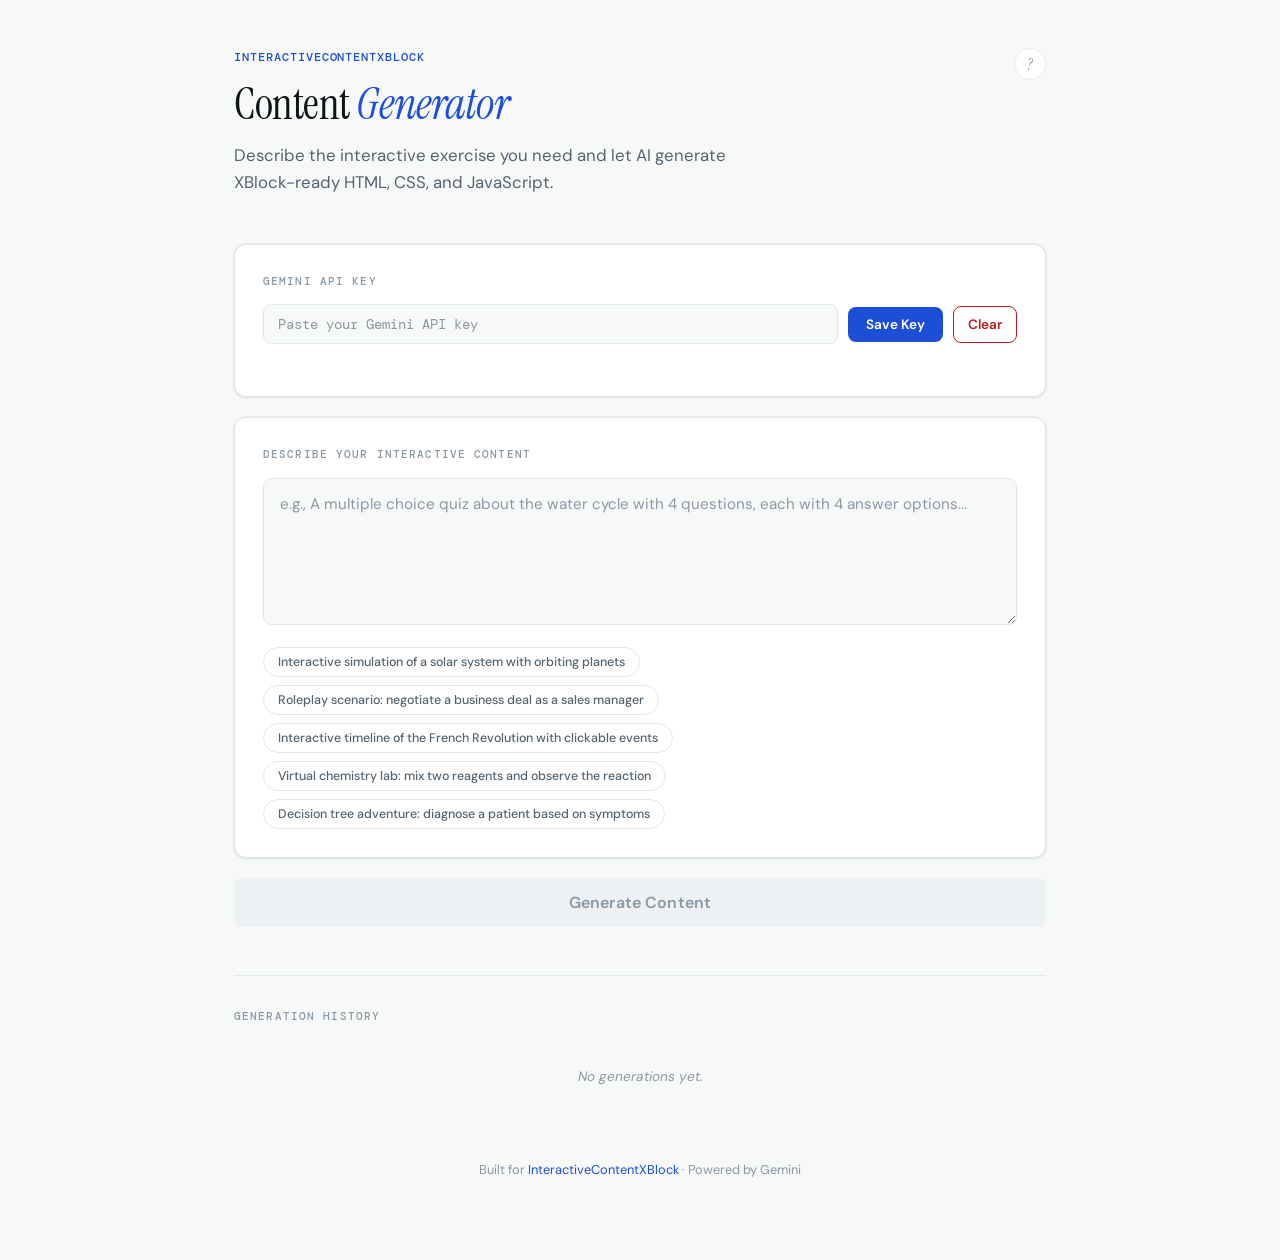
==== commit b6e51977: "Rename `interactive-xblock` to `interactive-content-xblock` across all files, updating configuration" ====
--- a/index.html
+++ b/index.html
@@ -3,7 +3,7 @@
 <head>
 <meta charset="UTF-8">
 <meta name="viewport" content="width=device-width, initial-scale=1.0">
-<title>InteractiveJSBlock Content Generator</title>
+<title>InteractiveContentXBlock Content Generator</title>
 <style>
 @import url('https://fonts.googleapis.com/css2?family=DM+Mono:wght@400;500&family=Instrument+Serif:ital@0;1&family=DM+Sans:ital,wght@0,400;0,500;0,600;1,400&display=swap');
 
@@ -1053,12 +1053,12 @@
 
   <!-- Header -->
   <header class="header">
-    <div class="header-eyebrow">InteractiveJSBlock</div>
+    <div class="header-eyebrow">InteractiveContentXBlock</div>
     <h1>Content <em>Generator</em></h1>
     <p class="header-sub">Describe the interactive exercise you need and let AI generate XBlock-ready HTML, CSS, and JavaScript.</p>
     <button class="info-trigger" onclick="toggleInfo()" aria-label="Info">?</button>
     <div class="info-tooltip" id="infoTooltip">
-      This tool uses the Gemini API to generate content compatible with the InteractiveJSBlock XBlock for Open edX. Your API key is stored only in your browser's localStorage and is sent directly to Google's API &mdash; never to any other server.
+      This tool uses the Gemini API to generate content compatible with the InteractiveContentXBlock XBlock for Open edX. Your API key is stored only in your browser's localStorage and is sent directly to Google's API &mdash; never to any other server.
     </div>
   </header>
 
@@ -1110,7 +1110,7 @@
   </div>
 
   <div class="footer">
-    Built for <a href="https://github.com/blend-ed/interactive-html-xblock" target="_blank">InteractiveJSBlock</a> &middot; Powered by Gemini
+    Built for <a href="https://github.com/blend-ed/interactive-content-xblock" target="_blank">InteractiveContentXBlock</a> &middot; Powered by Gemini
   </div>
 
 </div>
@@ -1304,7 +1304,7 @@
 
 <script>
 var SYSTEM_PROMPT = [
-  'You are an expert content developer for the Open edX InteractiveJSBlock XBlock. Generate interactive educational content as three separate code blocks: HTML, CSS, and JavaScript.',
+  'You are an expert content developer for the Open edX InteractiveContentXBlock XBlock. Generate interactive educational content as three separate code blocks: HTML, CSS, and JavaScript.',
   '',
   '## How the XBlock Works',
   'The XBlock renders author content inside an Open edX course:',
